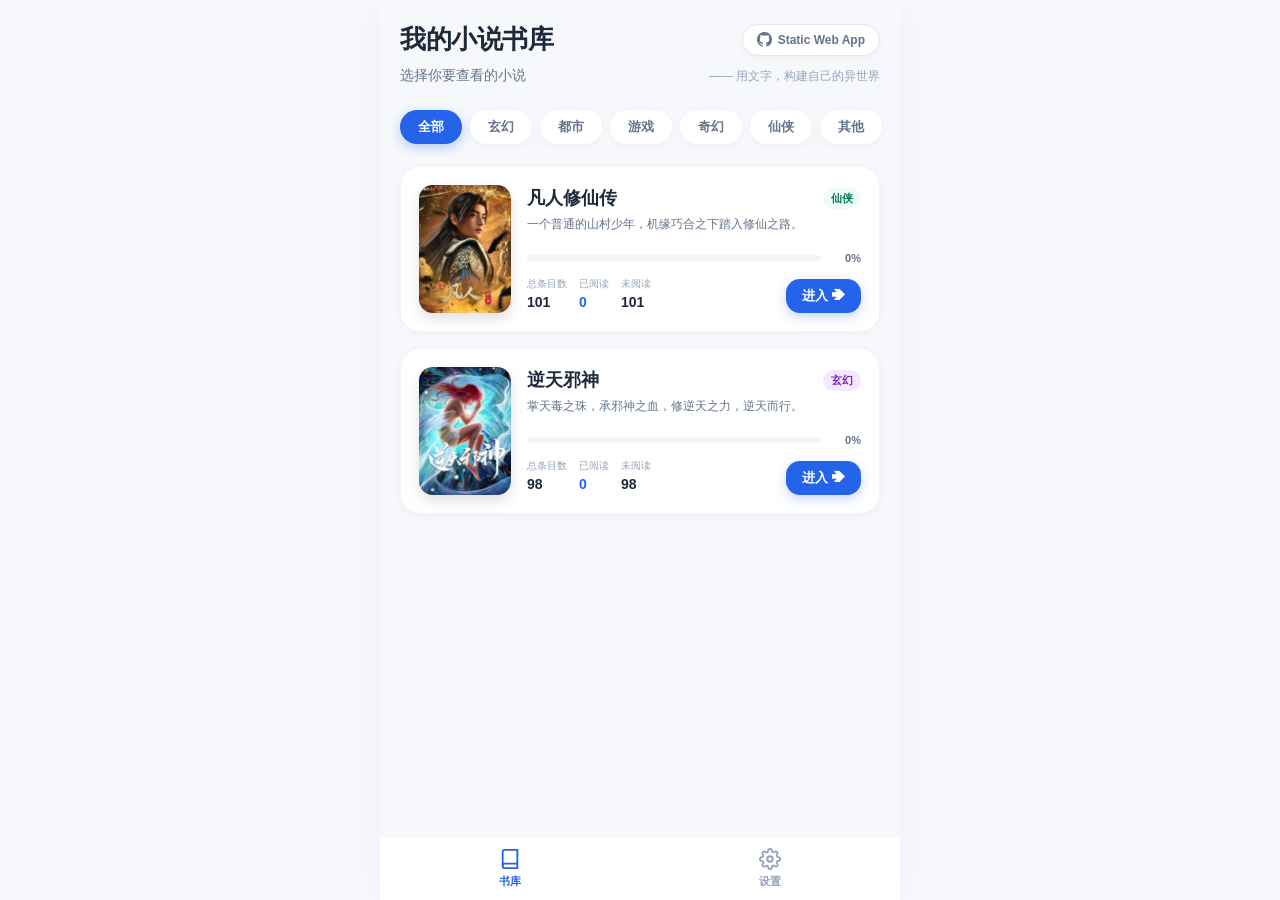
==== index.html @ a9e6db2d "feat: 完成小说H5阅读器核心功能（查看阅读弹窗、默认未读筛选、云端Gist同步与项目文档）" ====
<!DOCTYPE html>
<html lang="zh-CN">
<head>
  <meta charset="UTF-8">
  <meta name="viewport" content="width=device-width, initial-scale=1.0, maximum-scale=1.0, user-scalable=no, viewport-fit=cover">
  <meta name="theme-color" content="#f6f8fb">
  <meta name="mobile-web-app-capable" content="yes">
  <meta name="apple-mobile-web-app-capable" content="yes">
  <meta name="apple-mobile-web-app-status-bar-style" content="default">
  <title>我的小说书库 - 网络小说文本托管器</title>
  <link rel="stylesheet" href="css/style.css">
</head>
<body>
  <div id="app">
    <!-- 顶部安全区域 -->
    <div class="safe-top-bar"></div>

    <!-- 视图 1：书库主页 -->
    <main id="view-home" class="view-container active">
      <header class="home-header">
        <div class="header-top">
          <h1 class="app-title">我的小说书库</h1>
          <a class="github-badge" href="https://github.com" target="_blank" rel="noopener" title="GitHub Pages 托管">
            <svg viewBox="0 0 24 24"><path d="M12 0C5.37 0 0 5.37 0 12c0 5.31 3.435 9.795 8.205 11.385.6.105.825-.255.825-.57 0-.285-.015-1.23-.015-2.235-3.015.555-3.795-.735-4.035-1.41-.135-.345-.72-1.41-1.23-1.695-.42-.225-1.02-.78-.015-.795.945-.015 1.62.87 1.845 1.23 1.08 1.815 2.805 1.305 3.495.99.105-.78.42-1.305.765-1.605-2.67-.3-5.46-1.335-5.46-5.925 0-1.305.465-2.385 1.23-3.225-.12-.3-.54-1.53.12-3.18 0 0 1.005-.315 3.3 1.23.96-.27 1.98-.405 3-.405s2.04.135 3 .405c2.295-1.56 3.3-1.23 3.3-1.23.66 1.65.24 2.88.12 3.18.765.84 1.23 1.905 1.23 3.225 0 4.605-2.805 5.625-5.475 5.925.435.375.81 1.095.81 2.22 0 1.605-.015 2.895-.015 3.3 0 .315.225.69.825.57A12.02 12.02 0 0024 12c0-6.63-5.37-12-12-12z"/></svg>
            <span>Static Web App</span>
          </a>
        </div>
        <div class="app-subtitle-row">
          <p class="app-subtitle">选择你要查看的小说</p>
          <span class="app-motto">—— 用文字，构建自己的异世界</span>
        </div>
      </header>

      <!-- 分类标签 -->
      <nav class="category-pills" id="category-pills" aria-label="小说分类"></nav>

      <!-- 小说卡片列表 -->
      <section class="book-card-list" id="book-card-list" aria-label="小说列表"></section>
    </main>

    <!-- 视图 2：章节条目列表页 -->
    <main id="view-chapters" class="view-container">
      <header class="chapter-nav-header">
        <div class="nav-left">
          <button class="back-btn" id="chapter-back-btn" aria-label="返回书库">
            <svg width="20" height="20" viewBox="0 0 24 24" fill="none" stroke="currentColor" stroke-width="2.5" stroke-linecap="round" stroke-linejoin="round"><polyline points="15 18 9 12 15 6"></polyline></svg>
          </button>
          <div class="nav-titles">
            <h2 class="nav-book-title" id="chapter-nav-title">小说名称</h2>
            <span class="nav-sub">章节条目列表</span>
          </div>
        </div>
        <img class="nav-right-cover" id="chapter-nav-cover" src="" alt="封面">
      </header>

      <!-- 统计指标卡 -->
      <div class="chapter-stats-card" id="chapter-stats-card">
        <div class="c-stat-box">
          <span class="c-stat-label">总章节条目</span>
          <span class="c-stat-val" id="c-stat-total">0</span>
        </div>
        <div class="c-stat-box">
          <span class="c-stat-label">已读条目</span>
          <span class="c-stat-val blue" id="c-stat-read">0</span>
        </div>
        <div class="c-stat-box">
          <span class="c-stat-label">未读条目</span>
          <span class="c-stat-val" id="c-stat-unread">0</span>
        </div>
      </div>

      <!-- 筛选切换标签 -->
      <div class="chapter-filter-tabs" id="chapter-filter-tabs">
        <button class="filter-tab" data-filter="全部">全部</button>
        <button class="filter-tab active" data-filter="未读">未读</button>
        <button class="filter-tab" data-filter="已读">已读</button>
      </div>

      <!-- 章节列表 -->
      <section class="chapter-list" id="chapter-list" aria-label="章节条目"></section>
    </main>

    <!-- 视图 3：设置页 -->
    <main id="view-settings" class="view-container">
      <header class="settings-header">
        <h1 class="app-title">设置</h1>
        <p class="app-subtitle">阅读偏好与本地数据管理</p>
      </header>

      <div class="settings-list">
        <div class="settings-group">
          <div class="settings-group-title">外观设置</div>
          <div class="settings-item">
            <div>
              <div class="settings-item-label">深色模式</div>
              <div class="settings-item-desc">夜间或暗光环境下护眼浏览</div>
            </div>
            <label class="switch">
              <input type="checkbox" id="dark-mode-toggle">
              <span class="slider"></span>
            </label>
          </div>
        </div>

        <div class="settings-group">
          <div class="settings-group-title">云端多设备同步 (GitHub Gist)</div>
          <div class="sync-config-box">
            <div class="sync-status-row">
              <div class="sync-indicator">
                <span class="sync-dot" id="sync-status-dot"></span>
                <span class="sync-status-text" id="sync-status-text">未绑定云端同步</span>
              </div>
              <button class="sync-action-btn" id="sync-now-btn" style="display: none;">
                <svg width="13" height="13" viewBox="0 0 24 24" fill="none" stroke="currentColor" stroke-width="2.5"><path d="M21.5 2v6h-6M2.5 22v-6h6M2 11.5a10 10 0 0 1 18.8-4.3M22 12.5a10 10 0 0 1-18.8 4.2"/></svg>
                立即同步
              </button>
            </div>

            <!-- 未绑定时的输入表单 -->
            <div id="sync-bind-form" class="sync-form">
              <div class="token-input-wrap">
                <input type="password" id="gh-token-input" placeholder="输入 GitHub Personal Access Token" autocomplete="off" spellcheck="false">
                <button type="button" class="token-eye-btn" id="toggle-token-vis" aria-label="显示/隐藏Token">
                  <svg width="16" height="16" viewBox="0 0 24 24" fill="none" stroke="currentColor" stroke-width="2"><path d="M1 12s4-8 11-8 11 8 11 8-4 8-11 8-11-8-11-8z"></path><circle cx="12" cy="12" r="3"></circle></svg>
                </button>
              </div>
              <button class="sync-submit-btn" id="bind-token-btn">
                连接并同步进度
              </button>
              <div class="sync-help-tip">
                <a href="https://github.com/settings/tokens/new?scopes=gist&description=Novel+Bookshelf+Sync" target="_blank" rel="noopener">
                  👉 点击直达 GitHub 生成 Token（仅需勾选 gist 权限）
                </a>
              </div>
            </div>

            <!-- 已绑定时的展示信息 -->
            <div id="sync-info-box" class="sync-info-box" style="display: none;">
              <div class="sync-info-item">
                <span class="sync-info-label">关联 Gist ID</span>
                <div class="sync-gist-val">
                  <span id="sync-gist-id" class="gist-id-text">------</span>
                  <button class="copy-gist-btn" id="copy-gist-id-btn" title="复制 Gist ID">复制</button>
                  <a class="view-gist-link" id="view-gist-link" href="#" target="_blank" rel="noopener" title="在 GitHub Gist 查看">查看 ↗</a>
                </div>
              </div>
              <div class="sync-info-item">
                <span class="sync-info-label">最后同步时间</span>
                <span id="sync-last-time" class="sync-time-text">刚刚</span>
              </div>
              <div class="sync-unbind-row">
                <button class="sync-unbind-btn" id="unbind-token-btn">断开云端同步</button>
              </div>
            </div>
          </div>
        </div>

        <div class="settings-group">
          <div class="settings-group-title">本地数据管理</div>
          <div class="settings-item" id="export-data-btn">
            <div>
              <div class="settings-item-label">导出阅读进度备份</div>
              <div class="settings-item-desc">备份您的已读状态数据为 JSON 文件</div>
            </div>
            <svg width="18" height="18" viewBox="0 0 24 24" fill="none" stroke="currentColor" stroke-width="2"><path d="M21 15v4a2 2 0 0 1-2 2H5a2 2 0 0 1-2-2v-4"></path><polyline points="7 10 12 15 17 10"></polyline><line x1="12" y1="15" x2="12" y2="3"></line></svg>
          </div>
          <div class="settings-item" id="clear-read-btn">
            <div>
              <div class="settings-item-label" style="color: #ef4444;">清空所有已读标记</div>
              <div class="settings-item-desc">重置所有小说的已阅读状态为初始未读</div>
            </div>
            <svg width="18" height="18" viewBox="0 0 24 24" fill="none" stroke="#ef4444" stroke-width="2"><polyline points="3 6 5 6 21 6"></polyline><path d="M19 6v14a2 2 0 0 1-2 2H7a2 2 0 0 1-2-2V6m3 0V4a2 2 0 0 1 2-2h4a2 2 0 0 1 2 2v2"></path></svg>
          </div>
        </div>

        <div class="settings-group">
          <div class="settings-group-title">关于应用</div>
          <div class="settings-item">
            <div>
              <div class="settings-item-label">网络小说文本托管器</div>
              <div class="settings-item-desc">基于 GitHub Pages 纯静态托管，无任何后端依赖</div>
            </div>
            <span style="font-size: 12px; color: var(--text-tertiary);">v1.0.0</span>
          </div>
        </div>
      </div>
    </main>

    <!-- 底部固定导航栏 (仅保留 书库 和 设置) -->
    <nav class="bottom-nav">
      <button class="nav-tab-btn active" data-tab="home">
        <svg viewBox="0 0 24 24"><path d="M4 19.5A2.5 2.5 0 0 1 6.5 17H20"></path><path d="M6.5 2H20v20H6.5A2.5 2.5 0 0 1 4 19.5v-15A2.5 2.5 0 0 1 6.5 2z"></path></svg>
        <span>书库</span>
      </button>
      <button class="nav-tab-btn" data-tab="settings">
        <svg viewBox="0 0 24 24"><circle cx="12" cy="12" r="3"></circle><path d="M19.4 15a1.65 1.65 0 0 0 .33 1.82l.06.06a2 2 0 0 1 0 2.83 2 2 0 0 1-2.83 0l-.06-.06a1.65 1.65 0 0 0-1.82-.33 1.65 1.65 0 0 0-1 1.51V21a2 2 0 0 1-2 2 2 2 0 0 1-2-2v-.09A1.65 1.65 0 0 0 9 19.4a1.65 1.65 0 0 0-1.82.33l-.06.06a2 2 0 0 1-2.83 0 2 2 0 0 1 0-2.83l.06-.06a1.65 1.65 0 0 0 .33-1.82 1.65 1.65 0 0 0-1.51-1H3a2 2 0 0 1-2-2 2 2 0 0 1 2-2h.09A1.65 1.65 0 0 0 4.6 9a1.65 1.65 0 0 0-.33-1.82l-.06-.06a2 2 0 0 1 0-2.83 2 2 0 0 1 2.83 0l.06.06a1.65 1.65 0 0 0 1.82.33H9a1.65 1.65 0 0 0 1-1.51V3a2 2 0 0 1 2-2 2 2 0 0 1 2 2v.09a1.65 1.65 0 0 0 1 1.51 1.65 1.65 0 0 0 1.82-.33l.06-.06a2 2 0 0 1 2.83 0 2 2 0 0 1 0 2.83l-.06.06a1.65 1.65 0 0 0-.33 1.82V9a1.65 1.65 0 0 0 1.51 1H21a2 2 0 0 1 2 2 2 2 0 0 1-2 2h-.09a1.65 1.65 0 0 0-1.51 1z"></path></svg>
        <span>设置</span>
      </button>
    </nav>

    <!-- 章节内容查看与滚动阅读弹窗 -->
    <div id="reader-modal" class="reader-modal" aria-hidden="true">
      <div class="reader-overlay" id="reader-overlay"></div>
      <div class="reader-sheet">
        <!-- 弹窗顶部栏 -->
        <header class="reader-header">
          <button class="reader-close-btn" id="reader-close-btn" aria-label="关闭阅读弹窗">
            <svg width="20" height="20" viewBox="0 0 24 24" fill="none" stroke="currentColor" stroke-width="2.5" stroke-linecap="round" stroke-linejoin="round"><line x1="18" y1="6" x2="6" y2="18"></line><line x1="6" y1="6" x2="18" y2="18"></line></svg>
          </button>
          <div class="reader-titles">
            <h3 class="reader-book-name" id="reader-book-name">小说名</h3>
            <span class="reader-chapter-range" id="reader-chapter-range">第X章 - 第Y章</span>
          </div>
          <button class="reader-copy-btn" id="reader-copy-btn" title="复制本章节内容">
            <svg width="14" height="14" viewBox="0 0 24 24" fill="none" stroke="currentColor" stroke-width="2"><rect x="9" y="9" width="13" height="13" rx="2" ry="2"></rect><path d="M5 15H4a2 2 0 0 1-2-2V4a2 2 0 0 1 2-2h9a2 2 0 0 1 2 2v1"></path></svg>
            复制
          </button>
        </header>

        <!-- 弹窗正文滚动区 -->
        <div class="reader-body" id="reader-body">
          <div class="reader-loading" id="reader-loading">
            <svg class="spin" width="28" height="28" viewBox="0 0 24 24" fill="none" stroke="currentColor" stroke-width="2.5"><circle cx="12" cy="12" r="10" stroke-opacity="0.25"></circle><path d="M12 2a10 10 0 0 1 10 10"></path></svg>
            <p>正在加载章节内容...</p>
          </div>
          <div class="reader-content" id="reader-content"></div>
        </div>
      </div>
    </div>

    <!-- 浮层 Toast 通知 -->
    <aside id="toast-container" class="toast-container" role="alert" aria-live="polite">
      <div class="toast-content">
        <svg id="toast-icon" class="toast-icon" viewBox="0 0 20 20">
          <path fill-rule="evenodd" d="M10 18a8 8 0 100-16 8 8 0 000 16zm3.707-9.293a1 1 0 00-1.414-1.414L9 10.586 7.707 9.293a1 1 0 00-1.414 1.414l2 2a1 1 0 001.414 0l4-4z" clip-rule="evenodd"/>
        </svg>
        <span id="toast-text">通知内容</span>
      </div>
      <button id="toast-undo-btn" class="toast-undo-btn" style="display: none;">撤销</button>
    </aside>
  </div>

  <script src="js/app.js"></script>
</body>
</html>
---- css/style.css ----
/* Modern iOS-inspired H5 Novel Bookshelf Stylesheet */
:root {
  --bg-primary: #f6f8fb;
  --bg-card: #ffffff;
  --bg-card-hover: #fafbfc;
  --bg-secondary: #f1f4f9;
  --text-primary: #1e293b;
  --text-secondary: #64748b;
  --text-tertiary: #94a3b8;
  --accent-blue: #2563eb;
  --accent-blue-light: #eff6ff;
  --accent-blue-hover: #1d4ed8;
  --accent-green: #10b981;
  --accent-green-light: #ecfdf5;
  --accent-green-border: rgba(16, 185, 129, 0.25);
  --accent-orange: #f97316;
  --border-color: #e2e8f0;
  --border-light: #f1f5f9;
  --shadow-sm: 0 2px 8px rgba(0, 0, 0, 0.04);
  --shadow-md: 0 8px 24px rgba(15, 23, 42, 0.06);
  --shadow-lg: 0 16px 36px rgba(15, 23, 42, 0.12);
  --radius-sm: 8px;
  --radius-md: 14px;
  --radius-lg: 20px;
  --radius-full: 9999px;
  --safe-bottom: env(safe-area-inset-bottom, 16px);
  --safe-top: env(safe-area-inset-top, 0px);
}

/* 深色模式支持 */
body.dark-mode {
  --bg-primary: #0f172a;
  --bg-card: #1e293b;
  --bg-card-hover: #243247;
  --bg-secondary: #334155;
  --text-primary: #f8fafc;
  --text-secondary: #cbd5e1;
  --text-tertiary: #64748b;
  --accent-blue: #3b82f6;
  --accent-blue-light: rgba(59, 130, 246, 0.15);
  --accent-blue-hover: #60a5fa;
  --accent-green: #34d399;
  --accent-green-light: rgba(52, 211, 153, 0.15);
  --accent-green-border: rgba(52, 211, 153, 0.3);
  --border-color: #334155;
  --border-light: #1e293b;
  --shadow-sm: 0 2px 8px rgba(0, 0, 0, 0.2);
  --shadow-md: 0 8px 24px rgba(0, 0, 0, 0.3);
  --shadow-lg: 0 16px 36px rgba(0, 0, 0, 0.4);
}

* {
  box-sizing: border-box;
  margin: 0;
  padding: 0;
  -webkit-tap-highlight-color: transparent;
}

html {
  min-height: 100%;
  background-color: var(--bg-primary);
}

body {
  min-height: 100%;
  margin: 0;
  padding: 0;
  font-family: -apple-system, BlinkMacSystemFont, "SF Pro Text", "SF Pro Icons", "Helvetica Neue", "PingFang SC", "Hiragino Sans GB", "Microsoft YaHei", sans-serif;
  background-color: var(--bg-primary);
  color: var(--text-primary);
  font-size: 15px;
  line-height: 1.5;
  -webkit-font-smoothing: antialiased;
  -moz-osx-font-smoothing: grayscale;
}

html.dark-mode, body.dark-mode {
  background-color: #0f172a;
}

#app {
  max-width: 520px;
  min-height: 100vh;
  margin: 0 auto;
  position: relative;
  background: var(--bg-primary);
  display: flex;
  flex-direction: column;
  box-shadow: 0 0 50px rgba(0, 0, 0, 0.03);
}

/* 顶部安全区 */
.safe-top-bar {
  height: var(--safe-top);
  background: var(--bg-primary);
  position: sticky;
  top: 0;
  z-index: 100;
}

/* 页面容器 */
.view-container {
  flex: 1;
  padding-bottom: calc(76px + var(--safe-bottom));
  display: none;
}

.view-container.active {
  display: block;
}

/* 顶部标题区 (主页) */
.home-header {
  padding: 20px 20px 12px;
}

.header-top {
  display: flex;
  justify-content: space-between;
  align-items: center;
  margin-bottom: 6px;
}

.app-title {
  font-size: 26px;
  font-weight: 800;
  letter-spacing: -0.5px;
  color: var(--text-primary);
}

.github-badge {
  display: inline-flex;
  align-items: center;
  gap: 6px;
  padding: 6px 14px;
  background: var(--bg-card);
  border: 1px solid var(--border-color);
  border-radius: var(--radius-full);
  font-size: 12px;
  font-weight: 600;
  color: var(--text-secondary);
  text-decoration: none;
  box-shadow: var(--shadow-sm);
}

.github-badge svg {
  width: 15px;
  height: 15px;
  fill: currentColor;
}

.app-subtitle-row {
  display: flex;
  justify-content: space-between;
  align-items: center;
}

.app-subtitle {
  font-size: 14px;
  color: var(--text-secondary);
}

.app-motto {
  font-size: 12px;
  color: var(--text-tertiary);
}

/* 分类胶囊标签 */
.category-pills {
  display: flex;
  gap: 8px;
  padding: 12px 20px;
  overflow-x: auto;
  scrollbar-width: none;
}
.category-pills::-webkit-scrollbar {
  display: none;
}

.pill-btn {
  border: none;
  padding: 8px 18px;
  border-radius: var(--radius-full);
  background: var(--bg-card);
  color: var(--text-secondary);
  font-size: 13px;
  font-weight: 600;
  cursor: pointer;
  white-space: nowrap;
  box-shadow: var(--shadow-sm);
  transition: all 0.2s ease;
}

.pill-btn.active {
  background: var(--accent-blue);
  color: #ffffff;
  box-shadow: 0 4px 12px rgba(37, 99, 235, 0.3);
}

/* 书本卡片列表 */
.book-card-list {
  padding: 10px 20px 24px;
  display: flex;
  flex-direction: column;
  gap: 16px;
}

.book-card {
  background: var(--bg-card);
  border-radius: var(--radius-lg);
  padding: 18px;
  box-shadow: var(--shadow-sm);
  border: 1px solid var(--border-light);
  display: flex;
  gap: 16px;
  cursor: pointer;
  transition: transform 0.2s ease, box-shadow 0.2s ease;
}

.book-card:active {
  transform: scale(0.985);
}

.book-cover {
  width: 92px;
  height: 128px;
  border-radius: var(--radius-md);
  object-fit: cover;
  box-shadow: 0 6px 14px rgba(0, 0, 0, 0.12);
  flex-shrink: 0;
  background: var(--bg-secondary);
}

.book-info {
  flex: 1;
  display: flex;
  flex-direction: column;
  justify-content: space-between;
  min-width: 0;
}

.book-title-row {
  display: flex;
  justify-content: space-between;
  align-items: center;
  gap: 8px;
  margin-bottom: 4px;
}

.book-title {
  font-size: 18px;
  font-weight: 800;
  color: var(--text-primary);
  white-space: nowrap;
  overflow: hidden;
  text-overflow: ellipsis;
}

.category-tag {
  font-size: 11px;
  font-weight: 700;
  padding: 2px 8px;
  border-radius: var(--radius-full);
  background: #f1f5f9;
  color: #475569;
}

.category-tag.玄幻 { background: #f3e8ff; color: #7e22ce; }
.category-tag.仙侠 { background: #ecfdf5; color: #047857; }
.category-tag.都市 { background: #eff6ff; color: #1d4ed8; }
.category-tag.游戏 { background: #e0f2fe; color: #0369a1; }
.category-tag.奇幻 { background: #fef3c7; color: #b45309; }

.book-desc {
  font-size: 12px;
  color: var(--text-secondary);
  line-height: 1.4;
  margin-bottom: 8px;
  display: -webkit-box;
  -webkit-line-clamp: 2;
  -webkit-box-orient: vertical;
  overflow: hidden;
}

/* 进度条 */
.progress-container {
  display: flex;
  align-items: center;
  gap: 8px;
  margin-bottom: 10px;
}

.progress-bar {
  flex: 1;
  height: 6px;
  border-radius: var(--radius-full);
  background: var(--bg-secondary);
  overflow: hidden;
}

.progress-fill {
  height: 100%;
  border-radius: var(--radius-full);
  background: linear-gradient(90deg, #3b82f6, #2563eb);
  transition: width 0.3s ease;
}

.progress-text {
  font-size: 11px;
  font-weight: 700;
  color: var(--text-secondary);
  min-width: 32px;
  text-align: right;
}

/* 统计与进入按钮 */
.book-action-row {
  display: flex;
  justify-content: space-between;
  align-items: flex-end;
}

.book-stats {
  display: flex;
  gap: 12px;
}

.stat-item {
  display: flex;
  flex-direction: column;
}

.stat-label {
  font-size: 10px;
  color: var(--text-tertiary);
  margin-bottom: 1px;
}

.stat-num {
  font-size: 14px;
  font-weight: 800;
  color: var(--text-primary);
}

.stat-num.highlight {
  color: var(--accent-blue);
}

.enter-btn {
  border: none;
  background: var(--accent-blue);
  color: #ffffff;
  padding: 8px 16px;
  border-radius: var(--radius-md);
  font-size: 13px;
  font-weight: 700;
  display: inline-flex;
  align-items: center;
  gap: 4px;
  box-shadow: 0 4px 12px rgba(37, 99, 235, 0.25);
  cursor: pointer;
  transition: all 0.2s ease;
}

.enter-btn:active {
  transform: scale(0.95);
  background: var(--accent-blue-hover);
}

/* ================= 章节列表内页 ================= */
.chapter-nav-header {
  position: sticky;
  top: 0;
  background: rgba(255, 255, 255, 0.98);
  backdrop-filter: blur(16px);
  -webkit-backdrop-filter: blur(16px);
  z-index: 90;
  padding: 12px 20px;
  border-bottom: 1px solid var(--border-light);
  display: flex;
  align-items: center;
  justify-content: space-between;
  cursor: pointer;
  user-select: none;
}

body.dark-mode .chapter-nav-header {
  background: rgba(15, 23, 42, 0.98);
}

.nav-left {
  display: flex;
  align-items: center;
  gap: 12px;
}

.back-btn {
  width: 36px;
  height: 36px;
  border-radius: var(--radius-full);
  border: 1px solid var(--border-color);
  background: var(--bg-card);
  display: flex;
  align-items: center;
  justify-content: center;
  cursor: pointer;
  color: var(--text-primary);
  box-shadow: var(--shadow-sm);
  transition: transform 0.15s ease;
}

.back-btn:active {
  transform: scale(0.9);
}

.nav-titles {
  display: flex;
  flex-direction: column;
}

.nav-book-title {
  font-size: 18px;
  font-weight: 800;
  color: var(--text-primary);
}

.nav-sub {
  font-size: 12px;
  color: var(--text-secondary);
}

.nav-right-cover {
  width: 38px;
  height: 50px;
  border-radius: var(--radius-sm);
  object-fit: cover;
  box-shadow: var(--shadow-sm);
}

/* 章节顶部统计条 */
.chapter-stats-card {
  margin: 16px 20px 12px;
  background: var(--bg-card);
  border-radius: var(--radius-md);
  padding: 14px 20px;
  display: flex;
  justify-content: space-between;
  align-items: center;
  box-shadow: var(--shadow-sm);
  border: 1px solid var(--border-light);
}

.c-stat-box {
  display: flex;
  flex-direction: column;
  align-items: center;
  flex: 1;
}

.c-stat-box:not(:last-child) {
  border-right: 1px solid var(--border-light);
}

.c-stat-label {
  font-size: 11px;
  color: var(--text-tertiary);
  margin-bottom: 2px;
}

.c-stat-val {
  font-size: 18px;
  font-weight: 800;
  color: var(--text-primary);
}

.c-stat-val.blue {
  color: var(--accent-blue);
}

/* 过滤筛选 Tab */
.chapter-filter-tabs {
  display: flex;
  margin: 0 20px 14px;
  background: var(--bg-card);
  border-radius: var(--radius-md);
  padding: 4px;
  border: 1px solid var(--border-light);
  box-shadow: var(--shadow-sm);
}

.filter-tab {
  flex: 1;
  border: none;
  background: transparent;
  padding: 8px 0;
  font-size: 13px;
  font-weight: 700;
  color: var(--text-secondary);
  border-radius: 10px;
  cursor: pointer;
  transition: all 0.2s ease;
}

.filter-tab.active {
  background: var(--accent-blue);
  color: #ffffff;
  box-shadow: 0 2px 8px rgba(37, 99, 235, 0.28);
}

/* 章节列表 */
.chapter-list {
  padding: 0 20px 24px;
  display: flex;
  flex-direction: column;
  gap: 12px;
}

.chapter-item-card {
  background: var(--bg-card);
  border-radius: var(--radius-md);
  padding: 14px 16px;
  border: 1px solid var(--border-light);
  box-shadow: var(--shadow-sm);
  display: flex;
  align-items: center;
  justify-content: space-between;
  gap: 12px;
  transition: transform 0.15s ease, border-color 0.2s ease;
}

.chapter-item-card.is-read {
  border-color: #d1fae5;
  background: linear-gradient(180deg, #ffffff 0%, #fafffc 100%);
}

body.dark-mode .chapter-item-card.is-read {
  border-color: #064e3b;
  background: #1e293b;
}

.item-left {
  display: flex;
  align-items: center;
  gap: 12px;
  min-width: 0;
  flex: 1;
}

.item-cover-thumb {
  width: 44px;
  height: 58px;
  border-radius: 6px;
  object-fit: cover;
  box-shadow: 0 2px 6px rgba(0, 0, 0, 0.1);
  flex-shrink: 0;
}

.item-texts {
  display: flex;
  flex-direction: column;
  gap: 4px;
  min-width: 0;
}

.item-range-title {
  font-size: 15px;
  font-weight: 700;
  color: var(--text-primary);
  white-space: nowrap;
  overflow: hidden;
  text-overflow: ellipsis;
}

.item-snippet {
  font-size: 12px;
  color: var(--text-secondary);
  white-space: nowrap;
  overflow: hidden;
  text-overflow: ellipsis;
}

.snippet-tag {
  display: inline-block;
  font-size: 10px;
  color: var(--text-tertiary);
  background: var(--bg-secondary);
  padding: 2px 6px;
  border-radius: 4px;
  margin-right: 4px;
  font-weight: 600;
}

/* 操作按钮组 */
.item-action {
  display: flex;
  align-items: center;
  gap: 6px;
  flex-shrink: 0;
}

/* 复制、查看与已读按钮 */
.action-btn {
  border: none;
  padding: 8px 12px;
  border-radius: var(--radius-md);
  font-size: 12px;
  font-weight: 700;
  cursor: pointer;
  display: inline-flex;
  align-items: center;
  gap: 4px;
  flex-shrink: 0;
  transition: all 0.2s ease;
}

.action-btn.view-btn {
  background: var(--bg-secondary);
  color: var(--text-primary);
  border: 1px solid var(--border-color);
}

.action-btn.view-btn:active {
  transform: scale(0.92);
  background: var(--border-color);
}

.action-btn.copy-btn {
  background: var(--accent-blue);
  color: #ffffff;
  box-shadow: 0 3px 10px rgba(37, 99, 235, 0.25);
}

.action-btn.copy-btn:active {
  transform: scale(0.92);
  background: var(--accent-blue-hover);
}

.action-btn.read-btn {
  background: var(--accent-green-light);
  color: var(--accent-green);
  border: 1px solid var(--accent-green-border);
}

.action-btn.read-btn:active {
  transform: scale(0.92);
  background: #d1fae5;
}

/* ================= 章节查看与滚动阅读弹窗 ================= */
.reader-modal {
  position: fixed;
  top: 0;
  left: 0;
  width: 100%;
  height: 100%;
  z-index: 1000;
  display: flex;
  justify-content: center;
  align-items: flex-end;
  opacity: 0;
  pointer-events: none;
  transition: opacity 0.25s ease;
}

.reader-modal.open {
  opacity: 1;
  pointer-events: auto;
}

.reader-overlay {
  position: absolute;
  top: 0;
  left: 0;
  width: 100%;
  height: 100%;
  background: rgba(0, 0, 0, 0.65);
  backdrop-filter: blur(6px);
  -webkit-backdrop-filter: blur(6px);
}

.reader-sheet {
  position: relative;
  width: 100%;
  max-width: 520px;
  height: 88vh;
  max-height: 88vh;
  background: var(--bg-card);
  border-top-left-radius: var(--radius-lg);
  border-top-right-radius: var(--radius-lg);
  display: flex;
  flex-direction: column;
  box-shadow: 0 -10px 40px rgba(0, 0, 0, 0.3);
  transform: translateY(100%);
  transition: transform 0.3s cubic-bezier(0.32, 0.72, 0, 1);
  overflow: hidden;
  z-index: 1;
}

.reader-modal.open .reader-sheet {
  transform: translateY(0);
}

.reader-header {
  padding: 14px 18px;
  border-bottom: 1px solid var(--border-light);
  display: flex;
  align-items: center;
  justify-content: space-between;
  background: var(--bg-card);
  flex-shrink: 0;
}

.reader-close-btn {
  width: 34px;
  height: 34px;
  border-radius: var(--radius-full);
  border: 1px solid var(--border-color);
  background: var(--bg-secondary);
  color: var(--text-secondary);
  display: flex;
  align-items: center;
  justify-content: center;
  cursor: pointer;
  transition: all 0.15s ease;
}

.reader-close-btn:active {
  transform: scale(0.9);
}

.reader-titles {
  display: flex;
  flex-direction: column;
  align-items: center;
  text-align: center;
  min-width: 0;
  flex: 1;
  margin: 0 12px;
}

.reader-book-name {
  font-size: 16px;
  font-weight: 800;
  color: var(--text-primary);
  white-space: nowrap;
  overflow: hidden;
  text-overflow: ellipsis;
  max-width: 220px;
}

.reader-chapter-range {
  font-size: 12px;
  color: var(--text-tertiary);
  font-weight: 600;
}

.reader-copy-btn {
  border: none;
  background: var(--accent-blue);
  color: #ffffff;
  padding: 6px 14px;
  border-radius: var(--radius-full);
  font-size: 12px;
  font-weight: 700;
  cursor: pointer;
  display: inline-flex;
  align-items: center;
  gap: 4px;
  box-shadow: 0 2px 8px rgba(37, 99, 235, 0.25);
  transition: all 0.2s ease;
}

.reader-copy-btn:active {
  transform: scale(0.95);
  background: var(--accent-blue-hover);
}

.reader-body {
  flex: 1;
  overflow-y: auto;
  -webkit-overflow-scrolling: touch;
  padding: 20px 22px 50px;
  background: var(--bg-card);
}

.reader-loading {
  display: flex;
  flex-direction: column;
  align-items: center;
  justify-content: center;
  padding: 60px 20px;
  gap: 12px;
  color: var(--text-tertiary);
  font-size: 14px;
}

.reader-content {
  font-size: 16px;
  line-height: 1.85;
  color: var(--text-primary);
  letter-spacing: 0.2px;
}

.reader-content p {
  margin-bottom: 16px;
  text-indent: 2em;
  word-break: break-word;
}

.reader-content h2, .reader-content h3 {
  margin: 24px 0 12px;
  font-size: 18px;
  font-weight: 800;
  color: var(--text-primary);
  text-indent: 0;
}

/* 空状态 */
.empty-state {
  text-align: center;
  padding: 48px 20px;
  color: var(--text-tertiary);
}

.empty-state svg {
  width: 52px;
  height: 52px;
  margin-bottom: 12px;
  stroke: var(--text-tertiary);
}



/* ================= 设置页 ================= */
.settings-header {
  padding: 20px 20px 12px;
}

.settings-list {
  padding: 0 20px 24px;
  display: flex;
  flex-direction: column;
  gap: 16px;
}

.settings-group {
  background: var(--bg-card);
  border-radius: var(--radius-md);
  border: 1px solid var(--border-light);
  box-shadow: var(--shadow-sm);
  overflow: hidden;
}

.settings-group-title {
  font-size: 12px;
  font-weight: 700;
  color: var(--text-tertiary);
  padding: 12px 16px 6px;
  text-transform: uppercase;
  letter-spacing: 0.5px;
}

.settings-item {
  display: flex;
  align-items: center;
  justify-content: space-between;
  padding: 14px 16px;
  border-top: 1px solid var(--border-light);
  cursor: pointer;
}

.settings-item-label {
  font-size: 14px;
  font-weight: 600;
  color: var(--text-primary);
}

.settings-item-desc {
  font-size: 12px;
  color: var(--text-tertiary);
  margin-top: 2px;
}

/* ================= 云端多设备同步卡片 ================= */
.sync-config-box {
  padding: 16px;
  display: flex;
  flex-direction: column;
  gap: 14px;
}

.sync-status-row {
  display: flex;
  align-items: center;
  justify-content: space-between;
}

.sync-indicator {
  display: flex;
  align-items: center;
  gap: 8px;
}

.sync-dot {
  width: 10px;
  height: 10px;
  border-radius: 50%;
  background: #94a3b8;
  display: inline-block;
  transition: all 0.3s ease;
}

.sync-dot.connected {
  background: #10b981;
  box-shadow: 0 0 8px rgba(16, 185, 129, 0.5);
}

.sync-dot.syncing {
  background: #f59e0b;
  box-shadow: 0 0 8px rgba(245, 158, 11, 0.5);
  animation: pulse 1s infinite alternate;
}

.sync-dot.error {
  background: #ef4444;
}

@keyframes pulse {
  from { opacity: 0.4; }
  to { opacity: 1; }
}

.sync-status-text {
  font-size: 13px;
  font-weight: 700;
  color: var(--text-primary);
}

.sync-action-btn {
  border: none;
  background: var(--accent-blue-light);
  color: var(--accent-blue);
  padding: 5px 12px;
  border-radius: var(--radius-full);
  font-size: 12px;
  font-weight: 700;
  cursor: pointer;
  display: inline-flex;
  align-items: center;
  gap: 4px;
  transition: all 0.2s ease;
}

.sync-action-btn:active {
  transform: scale(0.94);
  background: #dbeafe;
}

.sync-form {
  display: flex;
  flex-direction: column;
  gap: 10px;
}

.token-input-wrap {
  position: relative;
  display: flex;
  align-items: center;
}

.token-input-wrap input {
  width: 100%;
  padding: 10px 42px 10px 14px;
  border-radius: var(--radius-md);
  border: 1px solid var(--border-color);
  background: var(--bg-secondary);
  color: var(--text-primary);
  font-size: 13px;
  outline: none;
  font-family: inherit;
  transition: border-color 0.2s ease;
}

.token-input-wrap input:focus {
  border-color: var(--accent-blue);
}

.token-eye-btn {
  position: absolute;
  right: 10px;
  border: none;
  background: transparent;
  color: var(--text-tertiary);
  cursor: pointer;
  padding: 4px;
  display: flex;
  align-items: center;
}

.sync-submit-btn {
  border: none;
  background: var(--accent-blue);
  color: #ffffff;
  padding: 10px 16px;
  border-radius: var(--radius-md);
  font-size: 13px;
  font-weight: 700;
  cursor: pointer;
  box-shadow: 0 4px 12px rgba(37, 99, 235, 0.25);
  transition: all 0.2s ease;
}

.sync-submit-btn:active {
  transform: scale(0.97);
  background: var(--accent-blue-hover);
}

.sync-help-tip {
  font-size: 11px;
}

.sync-help-tip a {
  color: var(--accent-blue);
  text-decoration: none;
}

.sync-info-box {
  display: flex;
  flex-direction: column;
  gap: 8px;
  background: var(--bg-secondary);
  border-radius: var(--radius-md);
  padding: 12px 14px;
}

.sync-info-item {
  display: flex;
  justify-content: space-between;
  align-items: center;
  font-size: 12px;
}

.sync-info-label {
  color: var(--text-tertiary);
  font-weight: 600;
}

.sync-gist-val {
  display: flex;
  align-items: center;
  gap: 6px;
}

.gist-id-text {
  font-family: ui-monospace, monospace;
  font-weight: 700;
  color: var(--text-primary);
}

.copy-gist-btn {
  border: none;
  background: var(--bg-card);
  color: var(--text-secondary);
  border: 1px solid var(--border-color);
  padding: 2px 8px;
  border-radius: var(--radius-full);
  font-size: 10px;
  font-weight: 700;
  cursor: pointer;
}

.view-gist-link {
  color: var(--accent-blue);
  text-decoration: none;
  font-size: 10px;
  font-weight: 700;
  padding: 2px 8px;
  border-radius: var(--radius-full);
  background: var(--accent-blue-light);
  border: 1px solid rgba(37, 99, 235, 0.2);
  display: inline-flex;
  align-items: center;
  transition: all 0.2s ease;
}

.view-gist-link:active {
  background: #dbeafe;
}

.sync-time-text {
  color: var(--text-secondary);
  font-weight: 600;
}

.sync-unbind-row {
  margin-top: 6px;
  text-align: right;
}

.sync-unbind-btn {
  border: none;
  background: transparent;
  color: #ef4444;
  font-size: 11px;
  font-weight: 600;
  cursor: pointer;
}

/* Switch 切换开关 */
.switch {
  position: relative;
  display: inline-block;
  width: 46px;
  height: 26px;
}

.switch input {
  opacity: 0;
  width: 0;
  height: 0;
}

.slider {
  position: absolute;
  cursor: pointer;
  top: 0; left: 0; right: 0; bottom: 0;
  background-color: var(--border-color);
  transition: .3s cubic-bezier(0.4, 0, 0.2, 1);
  border-radius: 34px;
}

.slider:before {
  position: absolute;
  content: "";
  height: 20px;
  width: 20px;
  left: 3px;
  bottom: 3px;
  background-color: white;
  transition: .3s cubic-bezier(0.4, 0, 0.2, 1);
  border-radius: 50%;
  box-shadow: 0 2px 4px rgba(0,0,0,0.2);
}

input:checked + .slider {
  background-color: var(--accent-blue);
}

input:checked + .slider:before {
  transform: translateX(20px);
}

/* ================= 底部固定导航栏 ================= */
.bottom-nav {
  position: fixed;
  bottom: 0;
  left: 50%;
  transform: translateX(-50%);
  width: 100%;
  max-width: 520px;
  height: calc(64px + var(--safe-bottom));
  padding-bottom: var(--safe-bottom);
  background: rgba(255, 255, 255, 0.95);
  backdrop-filter: blur(16px);
  -webkit-backdrop-filter: blur(16px);
  border-top: 1px solid var(--border-light);
  display: flex;
  align-items: center;
  justify-content: space-around;
  z-index: 100;
}

body.dark-mode .bottom-nav {
  background: rgba(30, 41, 59, 0.95);
}

.nav-tab-btn {
  border: none;
  background: transparent;
  display: flex;
  flex-direction: column;
  align-items: center;
  gap: 4px;
  color: var(--text-tertiary);
  cursor: pointer;
  padding: 6px 20px;
  border-radius: var(--radius-md);
  transition: all 0.2s ease;
}

.nav-tab-btn svg {
  width: 22px;
  height: 22px;
  stroke: currentColor;
  stroke-width: 2;
  fill: none;
}

.nav-tab-btn span {
  font-size: 11px;
  font-weight: 600;
}

.nav-tab-btn.active {
  color: var(--accent-blue);
}

.nav-tab-btn.active svg {
  stroke: var(--accent-blue);
}

/* ================= 浮层 Toast 通知 (对齐设计图 3) ================= */
.toast-container {
  position: fixed;
  top: calc(24px + var(--safe-top));
  left: 50%;
  transform: translateX(-50%) translateY(-120px);
  width: calc(100% - 48px);
  max-width: 360px;
  background: rgba(45, 55, 72, 0.94);
  backdrop-filter: blur(16px);
  -webkit-backdrop-filter: blur(16px);
  color: #ffffff;
  padding: 16px 20px;
  border-radius: var(--radius-md);
  box-shadow: var(--shadow-lg);
  display: flex;
  flex-direction: column;
  align-items: center;
  gap: 12px;
  z-index: 1000;
  opacity: 0;
  transition: all 0.35s cubic-bezier(0.34, 1.56, 0.64, 1);
  pointer-events: none;
  text-align: center;
}

.toast-container.show {
  transform: translateX(-50%) translateY(0);
  opacity: 1;
  pointer-events: auto;
}

.toast-content {
  display: flex;
  align-items: center;
  justify-content: center;
  gap: 8px;
  font-size: 13px;
  font-weight: 600;
  line-height: 1.4;
}

.toast-icon {
  width: 20px;
  height: 20px;
  fill: #10b981;
  flex-shrink: 0;
}

.toast-undo-btn {
  border: none;
  background: rgba(255, 255, 255, 0.18);
  color: #ffffff;
  padding: 5px 20px;
  border-radius: var(--radius-full);
  font-size: 13px;
  font-weight: 700;
  cursor: pointer;
  transition: all 0.2s ease;
}

.toast-undo-btn:active {
  background: rgba(255, 255, 255, 0.35);
  transform: scale(0.95);
}
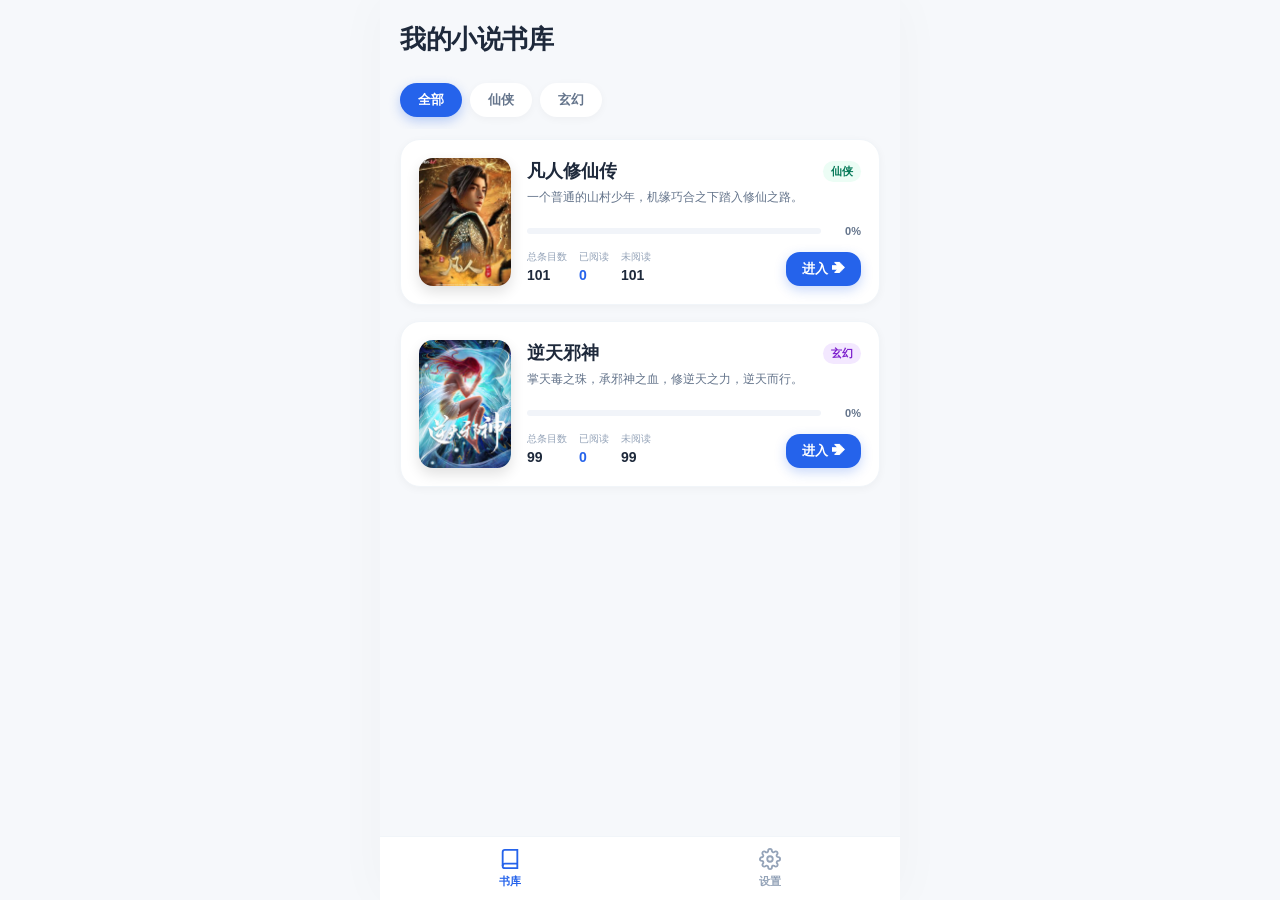
==== commit 7e930c58: "style: 移除首页顶部的 Static Web App 徽章、副标题与标语" ====
--- a/index.html
+++ b/index.html
@@ -18,17 +18,7 @@
     <!-- 视图 1：书库主页 -->
     <main id="view-home" class="view-container active">
       <header class="home-header">
-        <div class="header-top">
-          <h1 class="app-title">我的小说书库</h1>
-          <a class="github-badge" href="https://github.com" target="_blank" rel="noopener" title="GitHub Pages 托管">
-            <svg viewBox="0 0 24 24"><path d="M12 0C5.37 0 0 5.37 0 12c0 5.31 3.435 9.795 8.205 11.385.6.105.825-.255.825-.57 0-.285-.015-1.23-.015-2.235-3.015.555-3.795-.735-4.035-1.41-.135-.345-.72-1.41-1.23-1.695-.42-.225-1.02-.78-.015-.795.945-.015 1.62.87 1.845 1.23 1.08 1.815 2.805 1.305 3.495.99.105-.78.42-1.305.765-1.605-2.67-.3-5.46-1.335-5.46-5.925 0-1.305.465-2.385 1.23-3.225-.12-.3-.54-1.53.12-3.18 0 0 1.005-.315 3.3 1.23.96-.27 1.98-.405 3-.405s2.04.135 3 .405c2.295-1.56 3.3-1.23 3.3-1.23.66 1.65.24 2.88.12 3.18.765.84 1.23 1.905 1.23 3.225 0 4.605-2.805 5.625-5.475 5.925.435.375.81 1.095.81 2.22 0 1.605-.015 2.895-.015 3.3 0 .315.225.69.825.57A12.02 12.02 0 0024 12c0-6.63-5.37-12-12-12z"/></svg>
-            <span>Static Web App</span>
-          </a>
-        </div>
-        <div class="app-subtitle-row">
-          <p class="app-subtitle">选择你要查看的小说</p>
-          <span class="app-motto">—— 用文字，构建自己的异世界</span>
-        </div>
+        <h1 class="app-title">我的小说书库</h1>
       </header>
 
       <!-- 分类标签 -->
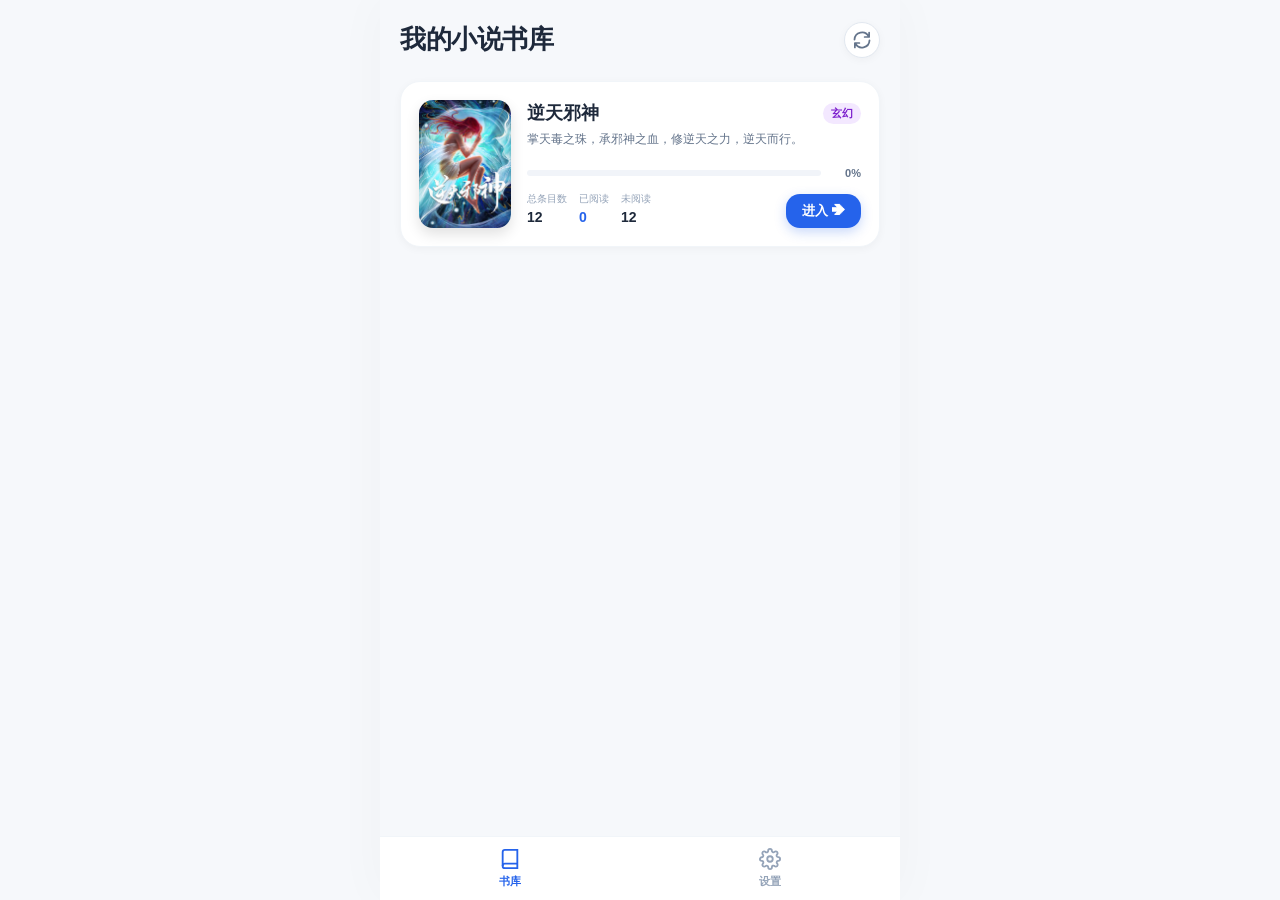
==== commit 0d396d54: "feat: add page refresh button to home header" ====
--- a/index.html
+++ b/index.html
@@ -18,7 +18,14 @@
     <!-- 视图 1：书库主页 -->
     <main id="view-home" class="view-container active">
       <header class="home-header">
-        <h1 class="app-title">我的小说书库</h1>
+        <div class="header-top">
+          <h1 class="app-title">我的小说书库</h1>
+          <button class="refresh-btn" id="home-refresh-btn" aria-label="刷新页面" title="刷新页面">
+            <svg width="18" height="18" viewBox="0 0 24 24" fill="none" stroke="currentColor" stroke-width="2.3" stroke-linecap="round" stroke-linejoin="round">
+              <path d="M21.5 2v6h-6M2.5 22v-6h6M2 11.5a10 10 0 0 1 18.8-4.3M22 12.5a10 10 0 0 1-18.8 4.2"/>
+            </svg>
+          </button>
+        </div>
       </header>
 
       <!-- 分类标签 -->
--- a/css/style.css
+++ b/css/style.css
@@ -118,7 +118,6 @@
   display: flex;
   justify-content: space-between;
   align-items: center;
-  margin-bottom: 6px;
 }
 
 .app-title {
@@ -126,6 +125,45 @@
   font-weight: 800;
   letter-spacing: -0.5px;
   color: var(--text-primary);
+}
+
+.refresh-btn {
+  width: 36px;
+  height: 36px;
+  border-radius: var(--radius-full);
+  border: 1px solid var(--border-color);
+  background: var(--bg-card);
+  display: flex;
+  align-items: center;
+  justify-content: center;
+  cursor: pointer;
+  color: var(--text-secondary);
+  box-shadow: var(--shadow-sm);
+  transition: all 0.2s ease;
+  flex-shrink: 0;
+}
+
+.refresh-btn:hover {
+  color: var(--accent-blue);
+  border-color: var(--accent-blue);
+  background: var(--bg-card-hover);
+}
+
+.refresh-btn:active {
+  transform: scale(0.9);
+}
+
+.refresh-btn.rotating svg {
+  animation: spin 0.6s linear infinite;
+}
+
+@keyframes spin {
+  from {
+    transform: rotate(0deg);
+  }
+  to {
+    transform: rotate(360deg);
+  }
 }
 
 .github-badge {
@@ -588,6 +626,23 @@
   border-radius: 4px;
   margin-right: 4px;
   font-weight: 600;
+}
+
+.item-word-count {
+  display: inline-flex;
+  align-items: center;
+  gap: 3px;
+  font-size: 11px;
+  font-weight: 600;
+  color: var(--accent-blue);
+  line-height: 1;
+}
+
+.item-word-count svg {
+  width: 11px;
+  height: 11px;
+  stroke: currentColor;
+  flex-shrink: 0;
 }
 
 /* 操作按钮组 */
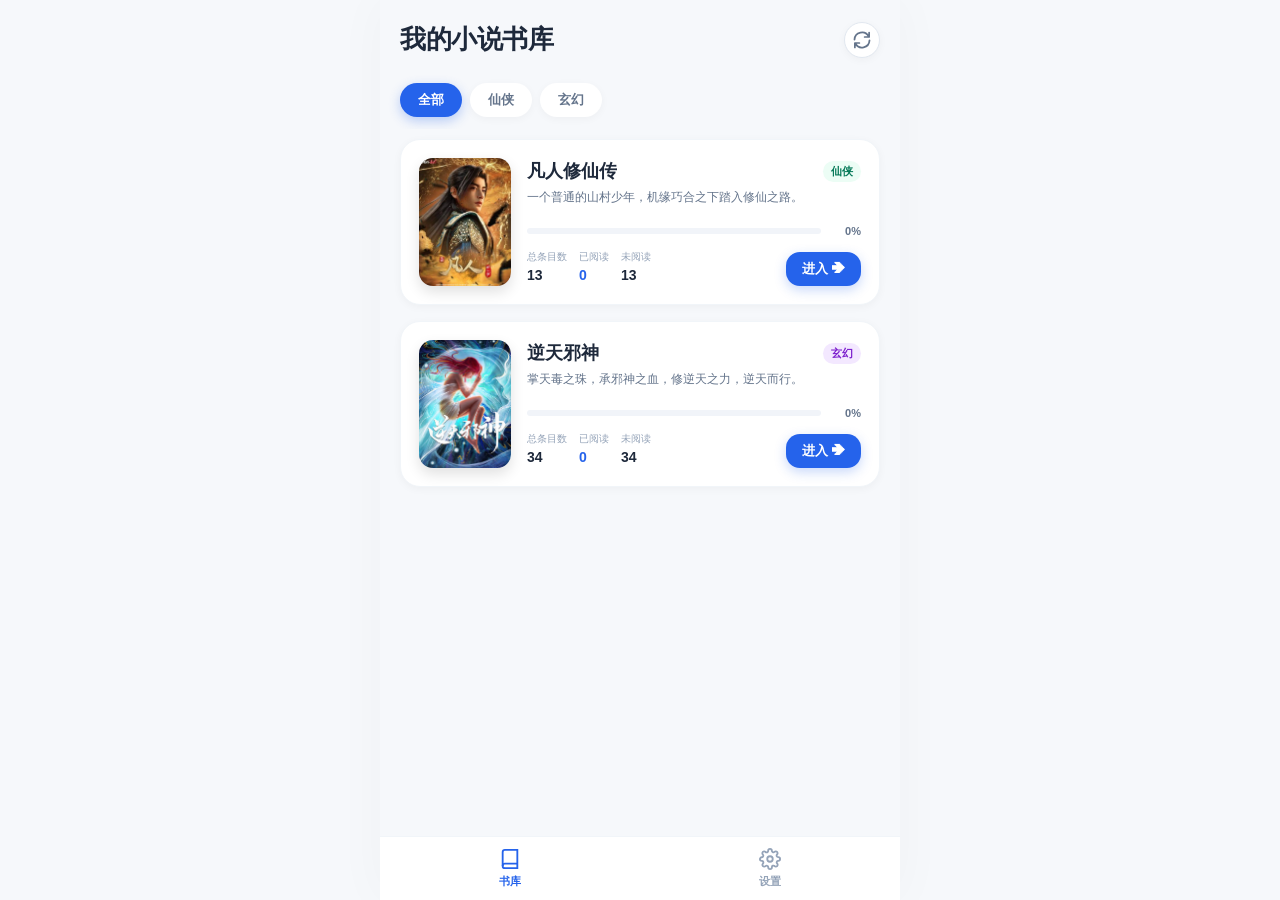
==== commit 81592cea: "feat: 已读按钮改为撤销并增加复制按钮" ====
--- a/index.html
+++ b/index.html
@@ -209,7 +209,7 @@
             <span class="reader-chapter-range" id="reader-chapter-range">第X章 - 第Y章</span>
           </div>
           <button class="reader-copy-btn" id="reader-copy-btn" title="复制本章节内容">
-            <svg width="14" height="14" viewBox="0 0 24 24" fill="none" stroke="currentColor" stroke-width="2"><rect x="9" y="9" width="13" height="13" rx="2" ry="2"></rect><path d="M5 15H4a2 2 0 0 1-2-2V4a2 2 0 0 1 2-2h9a2 2 0 0 1 2 2v1"></path></svg>
+            <svg width="14" height="14" viewBox="0 0 24 24" fill="none" stroke="currentColor" stroke-width="2" stroke-linecap="round" stroke-linejoin="round"><path d="M14 2H6a2 2 0 0 0-2 2v16a2 2 0 0 0 2 2h12a2 2 0 0 0 2-2V8z"></path><polyline points="14 2 14 8 20 8"></polyline><line x1="16" y1="13" x2="8" y2="13"></line><line x1="16" y1="17" x2="8" y2="17"></line></svg>
             复制
           </button>
         </header>
--- a/css/style.css
+++ b/css/style.css
@@ -9,6 +9,7 @@
   --text-tertiary: #94a3b8;
   --accent-blue: #2563eb;
   --accent-blue-light: #eff6ff;
+  --accent-blue-border: rgba(37, 99, 235, 0.25);
   --accent-blue-hover: #1d4ed8;
   --accent-green: #10b981;
   --accent-green-light: #ecfdf5;
@@ -38,6 +39,7 @@
   --text-tertiary: #64748b;
   --accent-blue: #3b82f6;
   --accent-blue-light: rgba(59, 130, 246, 0.15);
+  --accent-blue-border: rgba(59, 130, 246, 0.3);
   --accent-blue-hover: #60a5fa;
   --accent-green: #34d399;
   --accent-green-light: rgba(52, 211, 153, 0.15);
@@ -477,10 +479,10 @@
 
 /* 章节顶部统计条 */
 .chapter-stats-card {
-  margin: 16px 20px 12px;
+  margin: 16px 16px 12px;
   background: var(--bg-card);
   border-radius: var(--radius-md);
-  padding: 14px 20px;
+  padding: 14px 18px;
   display: flex;
   justify-content: space-between;
   align-items: center;
@@ -518,7 +520,7 @@
 /* 过滤筛选 Tab */
 .chapter-filter-tabs {
   display: flex;
-  margin: 0 20px 14px;
+  margin: 0 16px 14px;
   background: var(--bg-card);
   border-radius: var(--radius-md);
   padding: 4px;
@@ -547,7 +549,7 @@
 
 /* 章节列表 */
 .chapter-list {
-  padding: 0 20px 24px;
+  padding: 0 16px 24px;
   display: flex;
   flex-direction: column;
   gap: 12px;
@@ -556,13 +558,13 @@
 .chapter-item-card {
   background: var(--bg-card);
   border-radius: var(--radius-md);
-  padding: 14px 16px;
+  padding: 12px 14px;
   border: 1px solid var(--border-light);
   box-shadow: var(--shadow-sm);
   display: flex;
   align-items: center;
   justify-content: space-between;
-  gap: 12px;
+  gap: 10px;
   transition: transform 0.15s ease, border-color 0.2s ease;
 }
 
@@ -579,14 +581,14 @@
 .item-left {
   display: flex;
   align-items: center;
-  gap: 12px;
+  gap: 10px;
   min-width: 0;
   flex: 1;
 }
 
 .item-cover-thumb {
-  width: 44px;
-  height: 58px;
+  width: 42px;
+  height: 56px;
   border-radius: 6px;
   object-fit: cover;
   box-shadow: 0 2px 6px rgba(0, 0, 0, 0.1);
@@ -596,17 +598,19 @@
 .item-texts {
   display: flex;
   flex-direction: column;
-  gap: 4px;
+  gap: 3px;
   min-width: 0;
+  flex: 1;
 }
 
 .item-range-title {
-  font-size: 15px;
+  font-size: 14.5px;
   font-weight: 700;
   color: var(--text-primary);
   white-space: nowrap;
   overflow: hidden;
   text-overflow: ellipsis;
+  line-height: 1.3;
 }
 
 .item-snippet {
@@ -615,6 +619,7 @@
   white-space: nowrap;
   overflow: hidden;
   text-overflow: ellipsis;
+  line-height: 1.3;
 }
 
 .snippet-tag {
@@ -636,6 +641,7 @@
   font-weight: 600;
   color: var(--accent-blue);
   line-height: 1;
+  margin-top: 1px;
 }
 
 .item-word-count svg {
@@ -649,14 +655,14 @@
 .item-action {
   display: flex;
   align-items: center;
-  gap: 6px;
+  gap: 5px;
   flex-shrink: 0;
 }
 
 /* 复制、查看与已读按钮 */
 .action-btn {
   border: none;
-  padding: 8px 12px;
+  padding: 7px 10px;
   border-radius: var(--radius-md);
   font-size: 12px;
   font-weight: 700;
@@ -666,6 +672,40 @@
   gap: 4px;
   flex-shrink: 0;
   transition: all 0.2s ease;
+  white-space: nowrap;
+}
+
+@media (max-width: 380px) {
+  .chapter-list {
+    padding: 0 10px 24px;
+  }
+  .chapter-stats-card,
+  .chapter-filter-tabs {
+    margin-left: 10px;
+    margin-right: 10px;
+  }
+  .chapter-item-card {
+    padding: 10px 10px;
+    gap: 6px;
+  }
+  .item-left {
+    gap: 8px;
+  }
+  .item-cover-thumb {
+    width: 38px;
+    height: 50px;
+  }
+  .item-range-title {
+    font-size: 13.5px;
+  }
+  .item-snippet {
+    font-size: 11.5px;
+  }
+  .action-btn {
+    padding: 6px 8px;
+    font-size: 11.5px;
+    gap: 2px;
+  }
 }
 
 .action-btn.view-btn {
@@ -680,25 +720,50 @@
 }
 
 .action-btn.copy-btn {
-  background: var(--accent-blue);
-  color: #ffffff;
-  box-shadow: 0 3px 10px rgba(37, 99, 235, 0.25);
+  background: var(--accent-blue-light);
+  color: var(--accent-blue);
+  border: 1px solid var(--accent-blue-border);
 }
 
 .action-btn.copy-btn:active {
   transform: scale(0.92);
-  background: var(--accent-blue-hover);
-}
-
+  background: #dbeafe;
+}
+
+.action-btn.undo-btn,
 .action-btn.read-btn {
   background: var(--accent-green-light);
   color: var(--accent-green);
   border: 1px solid var(--accent-green-border);
 }
 
+.action-btn.undo-btn:active,
 .action-btn.read-btn:active {
   transform: scale(0.92);
   background: #d1fae5;
+}
+
+/* 深色模式按钮适配 */
+body.dark-mode .action-btn.copy-btn {
+  background: rgba(59, 130, 246, 0.15);
+  color: #60a5fa;
+  border-color: rgba(59, 130, 246, 0.3);
+}
+
+body.dark-mode .action-btn.copy-btn:active {
+  background: rgba(59, 130, 246, 0.25);
+}
+
+body.dark-mode .action-btn.undo-btn,
+body.dark-mode .action-btn.read-btn {
+  background: rgba(52, 211, 153, 0.15);
+  color: #34d399;
+  border-color: rgba(52, 211, 153, 0.3);
+}
+
+body.dark-mode .action-btn.undo-btn:active,
+body.dark-mode .action-btn.read-btn:active {
+  background: rgba(52, 211, 153, 0.25);
 }
 
 /* ================= 章节查看与滚动阅读弹窗 ================= */
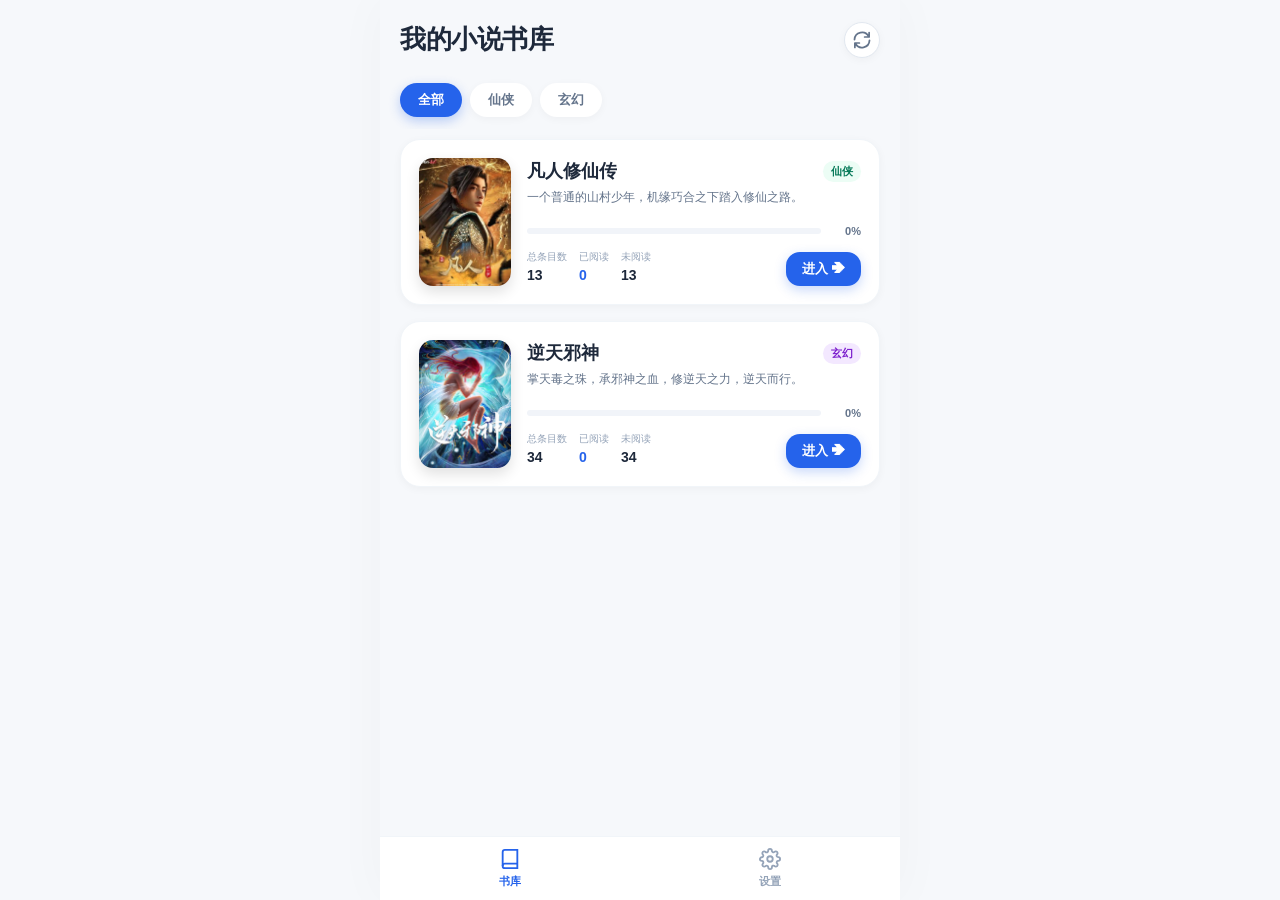
==== commit cf715be2: "fix: 修复移动端滚动时底部导航栏漂移错乱问题并优化手机端标题排版" ====
--- a/index.html
+++ b/index.html
@@ -182,60 +182,60 @@
         </div>
       </div>
     </main>
-
-    <!-- 底部固定导航栏 (仅保留 书库 和 设置) -->
-    <nav class="bottom-nav">
-      <button class="nav-tab-btn active" data-tab="home">
-        <svg viewBox="0 0 24 24"><path d="M4 19.5A2.5 2.5 0 0 1 6.5 17H20"></path><path d="M6.5 2H20v20H6.5A2.5 2.5 0 0 1 4 19.5v-15A2.5 2.5 0 0 1 6.5 2z"></path></svg>
-        <span>书库</span>
-      </button>
-      <button class="nav-tab-btn" data-tab="settings">
-        <svg viewBox="0 0 24 24"><circle cx="12" cy="12" r="3"></circle><path d="M19.4 15a1.65 1.65 0 0 0 .33 1.82l.06.06a2 2 0 0 1 0 2.83 2 2 0 0 1-2.83 0l-.06-.06a1.65 1.65 0 0 0-1.82-.33 1.65 1.65 0 0 0-1 1.51V21a2 2 0 0 1-2 2 2 2 0 0 1-2-2v-.09A1.65 1.65 0 0 0 9 19.4a1.65 1.65 0 0 0-1.82.33l-.06.06a2 2 0 0 1-2.83 0 2 2 0 0 1 0-2.83l.06-.06a1.65 1.65 0 0 0 .33-1.82 1.65 1.65 0 0 0-1.51-1H3a2 2 0 0 1-2-2 2 2 0 0 1 2-2h.09A1.65 1.65 0 0 0 4.6 9a1.65 1.65 0 0 0-.33-1.82l-.06-.06a2 2 0 0 1 0-2.83 2 2 0 0 1 2.83 0l.06.06a1.65 1.65 0 0 0 1.82.33H9a1.65 1.65 0 0 0 1-1.51V3a2 2 0 0 1 2-2 2 2 0 0 1 2 2v.09a1.65 1.65 0 0 0 1 1.51 1.65 1.65 0 0 0 1.82-.33l.06-.06a2 2 0 0 1 2.83 0 2 2 0 0 1 0 2.83l-.06.06a1.65 1.65 0 0 0-.33 1.82V9a1.65 1.65 0 0 0 1.51 1H21a2 2 0 0 1 2 2 2 2 0 0 1-2 2h-.09a1.65 1.65 0 0 0-1.51 1z"></path></svg>
-        <span>设置</span>
-      </button>
-    </nav>
-
-    <!-- 章节内容查看与滚动阅读弹窗 -->
-    <div id="reader-modal" class="reader-modal" aria-hidden="true">
-      <div class="reader-overlay" id="reader-overlay"></div>
-      <div class="reader-sheet">
-        <!-- 弹窗顶部栏 -->
-        <header class="reader-header">
-          <button class="reader-close-btn" id="reader-close-btn" aria-label="关闭阅读弹窗">
-            <svg width="20" height="20" viewBox="0 0 24 24" fill="none" stroke="currentColor" stroke-width="2.5" stroke-linecap="round" stroke-linejoin="round"><line x1="18" y1="6" x2="6" y2="18"></line><line x1="6" y1="6" x2="18" y2="18"></line></svg>
-          </button>
-          <div class="reader-titles">
-            <h3 class="reader-book-name" id="reader-book-name">小说名</h3>
-            <span class="reader-chapter-range" id="reader-chapter-range">第X章 - 第Y章</span>
-          </div>
-          <button class="reader-copy-btn" id="reader-copy-btn" title="复制本章节内容">
-            <svg width="14" height="14" viewBox="0 0 24 24" fill="none" stroke="currentColor" stroke-width="2" stroke-linecap="round" stroke-linejoin="round"><path d="M14 2H6a2 2 0 0 0-2 2v16a2 2 0 0 0 2 2h12a2 2 0 0 0 2-2V8z"></path><polyline points="14 2 14 8 20 8"></polyline><line x1="16" y1="13" x2="8" y2="13"></line><line x1="16" y1="17" x2="8" y2="17"></line></svg>
-            复制
-          </button>
-        </header>
-
-        <!-- 弹窗正文滚动区 -->
-        <div class="reader-body" id="reader-body">
-          <div class="reader-loading" id="reader-loading">
-            <svg class="spin" width="28" height="28" viewBox="0 0 24 24" fill="none" stroke="currentColor" stroke-width="2.5"><circle cx="12" cy="12" r="10" stroke-opacity="0.25"></circle><path d="M12 2a10 10 0 0 1 10 10"></path></svg>
-            <p>正在加载章节内容...</p>
-          </div>
-          <div class="reader-content" id="reader-content"></div>
-        </div>
+  </div>
+
+  <!-- 底部固定导航栏 (仅保留 书库 和 设置) -->
+  <nav class="bottom-nav">
+    <button class="nav-tab-btn active" data-tab="home">
+      <svg viewBox="0 0 24 24"><path d="M4 19.5A2.5 2.5 0 0 1 6.5 17H20"></path><path d="M6.5 2H20v20H6.5A2.5 2.5 0 0 1 4 19.5v-15A2.5 2.5 0 0 1 6.5 2z"></path></svg>
+      <span>书库</span>
+    </button>
+    <button class="nav-tab-btn" data-tab="settings">
+      <svg viewBox="0 0 24 24"><circle cx="12" cy="12" r="3"></circle><path d="M19.4 15a1.65 1.65 0 0 0 .33 1.82l.06.06a2 2 0 0 1 0 2.83 2 2 0 0 1-2.83 0l-.06-.06a1.65 1.65 0 0 0-1.82-.33 1.65 1.65 0 0 0-1 1.51V21a2 2 0 0 1-2 2 2 2 0 0 1-2-2v-.09A1.65 1.65 0 0 0 9 19.4a1.65 1.65 0 0 0-1.82.33l-.06.06a2 2 0 0 1-2.83 0 2 2 0 0 1 0-2.83l.06-.06a1.65 1.65 0 0 0 .33-1.82 1.65 1.65 0 0 0-1.51-1H3a2 2 0 0 1-2-2 2 2 0 0 1 2-2h.09A1.65 1.65 0 0 0 4.6 9a1.65 1.65 0 0 0-.33-1.82l-.06-.06a2 2 0 0 1 0-2.83 2 2 0 0 1 2.83 0l.06.06a1.65 1.65 0 0 0 1.82.33H9a1.65 1.65 0 0 0 1-1.51V3a2 2 0 0 1 2-2 2 2 0 0 1 2 2v.09a1.65 1.65 0 0 0 1 1.51 1.65 1.65 0 0 0 1.82-.33l.06-.06a2 2 0 0 1 2.83 0 2 2 0 0 1 0 2.83l-.06.06a1.65 1.65 0 0 0-.33 1.82V9a1.65 1.65 0 0 0 1.51 1H21a2 2 0 0 1 2 2 2 2 0 0 1-2 2h-.09a1.65 1.65 0 0 0-1.51 1z"></path></svg>
+      <span>设置</span>
+    </button>
+  </nav>
+
+  <!-- 章节内容查看与滚动阅读弹窗 -->
+  <div id="reader-modal" class="reader-modal" aria-hidden="true">
+    <div class="reader-overlay" id="reader-overlay"></div>
+    <div class="reader-sheet">
+      <!-- 弹窗顶部栏 -->
+      <header class="reader-header">
+        <button class="reader-close-btn" id="reader-close-btn" aria-label="关闭阅读弹窗">
+          <svg width="20" height="20" viewBox="0 0 24 24" fill="none" stroke="currentColor" stroke-width="2.5" stroke-linecap="round" stroke-linejoin="round"><line x1="18" y1="6" x2="6" y2="18"></line><line x1="6" y1="6" x2="18" y2="18"></line></svg>
+        </button>
+        <div class="reader-titles">
+          <h3 class="reader-book-name" id="reader-book-name">小说名</h3>
+          <span class="reader-chapter-range" id="reader-chapter-range">第X章 - 第Y章</span>
+        </div>
+        <button class="reader-copy-btn" id="reader-copy-btn" title="复制本章节内容">
+          <svg width="14" height="14" viewBox="0 0 24 24" fill="none" stroke="currentColor" stroke-width="2" stroke-linecap="round" stroke-linejoin="round"><path d="M14 2H6a2 2 0 0 0-2 2v16a2 2 0 0 0 2 2h12a2 2 0 0 0 2-2V8z"></path><polyline points="14 2 14 8 20 8"></polyline><line x1="16" y1="13" x2="8" y2="13"></line><line x1="16" y1="17" x2="8" y2="17"></line></svg>
+          复制
+        </button>
+      </header>
+
+      <!-- 弹窗正文滚动区 -->
+      <div class="reader-body" id="reader-body">
+        <div class="reader-loading" id="reader-loading">
+          <svg class="spin" width="28" height="28" viewBox="0 0 24 24" fill="none" stroke="currentColor" stroke-width="2.5"><circle cx="12" cy="12" r="10" stroke-opacity="0.25"></circle><path d="M12 2a10 10 0 0 1 10 10"></path></svg>
+          <p>正在加载章节内容...</p>
+        </div>
+        <div class="reader-content" id="reader-content"></div>
       </div>
     </div>
-
-    <!-- 浮层 Toast 通知 -->
-    <aside id="toast-container" class="toast-container" role="alert" aria-live="polite">
-      <div class="toast-content">
-        <svg id="toast-icon" class="toast-icon" viewBox="0 0 20 20">
-          <path fill-rule="evenodd" d="M10 18a8 8 0 100-16 8 8 0 000 16zm3.707-9.293a1 1 0 00-1.414-1.414L9 10.586 7.707 9.293a1 1 0 00-1.414 1.414l2 2a1 1 0 001.414 0l4-4z" clip-rule="evenodd"/>
-        </svg>
-        <span id="toast-text">通知内容</span>
-      </div>
-      <button id="toast-undo-btn" class="toast-undo-btn" style="display: none;">撤销</button>
-    </aside>
   </div>
+
+  <!-- 浮层 Toast 通知 -->
+  <aside id="toast-container" class="toast-container" role="alert" aria-live="polite">
+    <div class="toast-content">
+      <svg id="toast-icon" class="toast-icon" viewBox="0 0 20 20">
+        <path fill-rule="evenodd" d="M10 18a8 8 0 100-16 8 8 0 000 16zm3.707-9.293a1 1 0 00-1.414-1.414L9 10.586 7.707 9.293a1 1 0 00-1.414 1.414l2 2a1 1 0 001.414 0l4-4z" clip-rule="evenodd"/>
+      </svg>
+      <span id="toast-text">通知内容</span>
+    </div>
+    <button id="toast-undo-btn" class="toast-undo-btn" style="display: none;">撤销</button>
+  </aside>
 
   <script src="js/app.js"></script>
 </body>
--- a/css/style.css
+++ b/css/style.css
@@ -83,11 +83,9 @@
 #app {
   max-width: 520px;
   min-height: 100vh;
+  min-height: 100dvh;
   margin: 0 auto;
-  position: relative;
   background: var(--bg-primary);
-  display: flex;
-  flex-direction: column;
   box-shadow: 0 0 50px rgba(0, 0, 0, 0.03);
 }
 
@@ -549,7 +547,7 @@
 
 /* 章节列表 */
 .chapter-list {
-  padding: 0 16px 24px;
+  padding: 0 10px 24px;
   display: flex;
   flex-direction: column;
   gap: 12px;
@@ -558,13 +556,13 @@
 .chapter-item-card {
   background: var(--bg-card);
   border-radius: var(--radius-md);
-  padding: 12px 14px;
+  padding: 10px 10px;
   border: 1px solid var(--border-light);
   box-shadow: var(--shadow-sm);
   display: flex;
   align-items: center;
   justify-content: space-between;
-  gap: 10px;
+  gap: 8px;
   transition: transform 0.15s ease, border-color 0.2s ease;
 }
 
@@ -581,14 +579,14 @@
 .item-left {
   display: flex;
   align-items: center;
-  gap: 10px;
+  gap: 8px;
   min-width: 0;
   flex: 1;
 }
 
 .item-cover-thumb {
-  width: 42px;
-  height: 56px;
+  width: 36px;
+  height: 48px;
   border-radius: 6px;
   object-fit: cover;
   box-shadow: 0 2px 6px rgba(0, 0, 0, 0.1);
@@ -604,7 +602,7 @@
 }
 
 .item-range-title {
-  font-size: 14.5px;
+  font-size: 14px;
   font-weight: 700;
   color: var(--text-primary);
   white-space: nowrap;
@@ -614,7 +612,7 @@
 }
 
 .item-snippet {
-  font-size: 12px;
+  font-size: 11.5px;
   color: var(--text-secondary);
   white-space: nowrap;
   overflow: hidden;
@@ -655,21 +653,21 @@
 .item-action {
   display: flex;
   align-items: center;
-  gap: 5px;
+  gap: 4px;
   flex-shrink: 0;
 }
 
 /* 复制、查看与已读按钮 */
 .action-btn {
   border: none;
-  padding: 7px 10px;
+  padding: 6px 7px;
   border-radius: var(--radius-md);
-  font-size: 12px;
+  font-size: 11.5px;
   font-weight: 700;
   cursor: pointer;
   display: inline-flex;
   align-items: center;
-  gap: 4px;
+  gap: 2.5px;
   flex-shrink: 0;
   transition: all 0.2s ease;
   white-space: nowrap;
@@ -677,33 +675,33 @@
 
 @media (max-width: 380px) {
   .chapter-list {
-    padding: 0 10px 24px;
+    padding: 0 8px 24px;
   }
   .chapter-stats-card,
   .chapter-filter-tabs {
-    margin-left: 10px;
-    margin-right: 10px;
+    margin-left: 8px;
+    margin-right: 8px;
   }
   .chapter-item-card {
-    padding: 10px 10px;
+    padding: 9px 8px;
     gap: 6px;
   }
   .item-left {
-    gap: 8px;
+    gap: 6px;
   }
   .item-cover-thumb {
-    width: 38px;
-    height: 50px;
+    width: 36px;
+    height: 48px;
   }
   .item-range-title {
-    font-size: 13.5px;
+    font-size: 13px;
   }
   .item-snippet {
-    font-size: 11.5px;
+    font-size: 11px;
   }
   .action-btn {
-    padding: 6px 8px;
-    font-size: 11.5px;
+    padding: 5px 6px;
+    font-size: 11px;
     gap: 2px;
   }
 }
@@ -1274,8 +1272,9 @@
 .bottom-nav {
   position: fixed;
   bottom: 0;
-  left: 50%;
-  transform: translateX(-50%);
+  left: 0;
+  right: 0;
+  margin: 0 auto;
   width: 100%;
   max-width: 520px;
   height: calc(64px + var(--safe-bottom));
@@ -1288,6 +1287,7 @@
   align-items: center;
   justify-content: space-around;
   z-index: 100;
+  box-sizing: border-box;
 }
 
 body.dark-mode .bottom-nav {
@@ -1333,8 +1333,10 @@
 .toast-container {
   position: fixed;
   top: calc(24px + var(--safe-top));
-  left: 50%;
-  transform: translateX(-50%) translateY(-120px);
+  left: 0;
+  right: 0;
+  margin: 0 auto;
+  transform: translateY(-120px);
   width: calc(100% - 48px);
   max-width: 360px;
   background: rgba(45, 55, 72, 0.94);
@@ -1353,10 +1355,11 @@
   transition: all 0.35s cubic-bezier(0.34, 1.56, 0.64, 1);
   pointer-events: none;
   text-align: center;
+  box-sizing: border-box;
 }
 
 .toast-container.show {
-  transform: translateX(-50%) translateY(0);
+  transform: translateY(0);
   opacity: 1;
   pointer-events: auto;
 }
